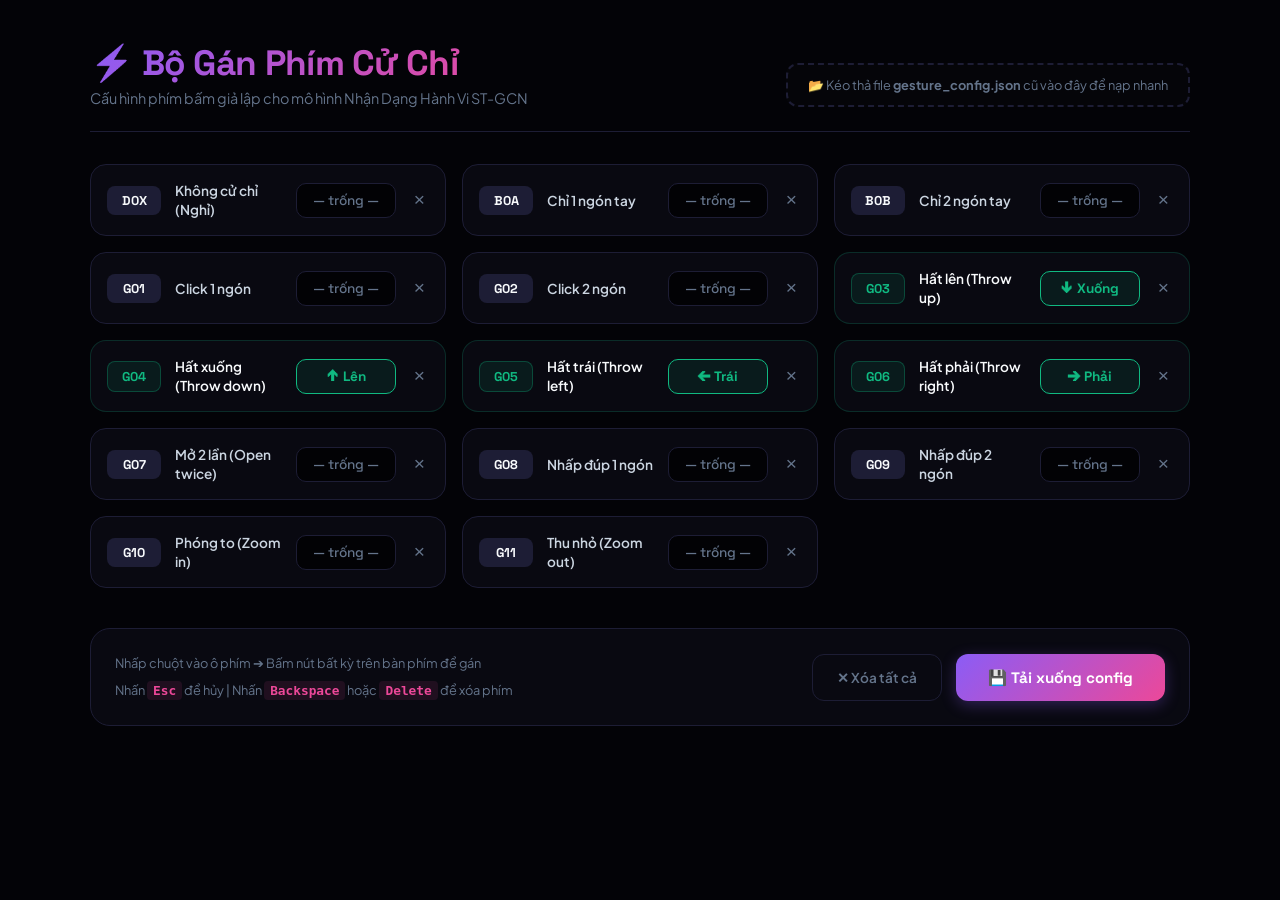
==== Gan_nut/gesture_mapper.html @ 6dcefea5 "Cau tao lai folder" ====
<!DOCTYPE html>
<html lang="vi">
<head>
<meta charset="UTF-8">
<meta name="viewport" content="width=device-width, initial-scale=1.0">
<title>ST-GCN Bộ Gán Phím Cử Chỉ</title>
<style>
  @import url('https://fonts.googleapis.com/css2?family=Plus+Jakarta+Sans:wght@400;600;700;800&family=Space+Grotesk:wght@500;700&display=swap');

  :root {
    --bg: #030307;
    --panel: #090911;
    --panel-hover: #111122;
    --border: #1d1d35;
    --accent: #8b5cf6;
    --accent-gradient: linear-gradient(135deg, #8b5cf6, #ec4899);
    --cyan-gradient: linear-gradient(135deg, #06b6d4, #3b82f6);
    --text: #f8fafc;
    --muted: #64748b;
    --success: #10b981;
    --success-bg: rgba(16, 185, 129, 0.1);
    --danger: #ef4444;
    --danger-bg: rgba(239, 68, 68, 0.1);
  }

  * { box-sizing: border-box; margin: 0; padding: 0; }

  body {
    background: var(--bg);
    color: var(--text);
    font-family: 'Plus Jakarta Sans', sans-serif;
    min-height: 100vh;
    padding: 40px 24px;
    display: flex;
    flex-direction: column;
    align-items: center;
  }

  .container {
    width: 100%;
    max-width: 1100px;
  }

  header {
    margin-bottom: 32px;
    border-bottom: 1px solid var(--border);
    padding-bottom: 24px;
    display: flex;
    justify-content: space-between;
    align-items: flex-end;
    flex-wrap: wrap;
    gap: 16px;
  }

  h1 {
    font-family: 'Space Grotesk', sans-serif;
    font-size: 2.2rem;
    font-weight: 700;
    background: var(--accent-gradient);
    -webkit-background-clip: text;
    -webkit-text-fill-color: transparent;
    letter-spacing: -0.02em;
  }

  .subtitle {
    color: var(--muted);
    font-size: 0.9rem;
    margin-top: 4px;
  }

  .drop-zone {
    border: 2px dashed var(--border);
    padding: 12px 20px;
    border-radius: 12px;
    background: rgba(255,255,255,0.01);
    font-size: 0.8rem;
    color: var(--muted);
    cursor: pointer;
    transition: all 0.2s;
    display: flex;
    align-items: center;
    gap: 8px;
  }
  .drop-zone:hover, .drop-zone.dragover {
    border-color: var(--accent);
    color: var(--text);
    background: rgba(139, 92, 246, 0.05);
  }

  .grid {
    display: grid;
    grid-template-columns: repeat(auto-fill, minmax(340px, 1fr));
    gap: 16px;
    margin-bottom: 40px;
  }

  .row {
    background: var(--panel);
    border: 1px solid var(--border);
    border-radius: 16px;
    padding: 16px;
    display: flex;
    align-items: center;
    gap: 14px;
    transition: all 0.25s cubic-bezier(0.4, 0, 0.2, 1);
    position: relative;
    overflow: hidden;
  }

  .row:hover {
    border-color: rgba(139, 92, 246, 0.4);
    background: var(--panel-hover);
    transform: translateY(-2px);
    box-shadow: 0 10px 20px -10px rgba(0,0,0,0.5);
  }

  .row.active {
    border-color: #ec4899;
    background: rgba(236, 72, 153, 0.03);
    box-shadow: 0 0 20px -5px rgba(236, 72, 153, 0.2);
  }

  .row.has-key-row {
    border-color: rgba(16, 185, 129, 0.2);
  }

  .badge {
    font-family: 'Space Grotesk', sans-serif;
    font-size: 0.8rem;
    font-weight: 700;
    padding: 6px 12px;
    border-radius: 8px;
    background: var(--border);
    color: var(--text);
    min-width: 54px;
    text-align: center;
    transition: all 0.2s;
  }
  .row:hover .badge {
    background: var(--accent);
    color: white;
  }
  .row.active .badge {
    background: #ec4899;
    color: white;
  }
  .row.has-key-row .badge {
    background: var(--success-bg);
    color: var(--success);
    border: 1px solid rgba(16, 185, 129, 0.3);
  }

  .gesture-name {
    font-size: 0.85rem;
    font-weight: 600;
    color: #cbd5e1;
    flex: 1;
    line-height: 1.4;
  }
  .row.has-key-row .gesture-name {
    color: var(--text);
  }

  .key-btn {
    background: #020205;
    border: 1px solid var(--border);
    border-radius: 10px;
    color: var(--muted);
    font-family: 'Space Grotesk', sans-serif;
    font-size: 0.85rem;
    font-weight: 500;
    padding: 8px 14px;
    min-width: 100px;
    text-align: center;
    cursor: pointer;
    transition: all 0.15s;
    white-space: nowrap;
  }

  .key-btn:hover {
    border-color: var(--accent);
    color: var(--text);
  }

  .key-btn.listening {
    background: var(--accent-gradient);
    border-color: transparent;
    color: white;
    font-weight: 700;
    animation: pulse 1.2s infinite;
  }

  .key-btn.has-key {
    border-color: var(--success);
    color: var(--success);
    background: var(--success-bg);
    font-weight: 700;
  }

  .clear-btn {
    background: none;
    border: none;
    color: var(--muted);
    cursor: pointer;
    font-size: 1.2rem;
    padding: 4px;
    transition: all 0.15s;
    display: flex;
    align-items: center;
    justify-content: center;
    border-radius: 6px;
  }

  .clear-btn:hover {
    color: var(--danger);
    background: var(--danger-bg);
  }

  @keyframes pulse {
    0%, 100% { opacity: 1; transform: scale(1); }
    50% { opacity: 0.85; transform: scale(0.97); }
  }

  .footer-actions {
    background: var(--panel);
    border: 1px solid var(--border);
    border-radius: 20px;
    padding: 24px;
    display: flex;
    align-items: center;
    justify-content: space-between;
    flex-wrap: wrap;
    gap: 20px;
  }

  .buttons {
    display: flex;
    gap: 14px;
    align-items: center;
  }

  .btn-save {
    font-family: 'Space Grotesk', sans-serif;
    font-weight: 700;
    font-size: 0.95rem;
    padding: 14px 32px;
    border-radius: 12px;
    border: none;
    background: var(--accent-gradient);
    color: white;
    cursor: pointer;
    transition: all 0.2s;
    box-shadow: 0 4px 15px rgba(139, 92, 246, 0.3);
  }

  .btn-save:hover {
    opacity: 0.95;
    box-shadow: 0 6px 20px rgba(139, 92, 246, 0.4);
    transform: translateY(-1px);
  }
  .btn-save:active { transform: translateY(0); }

  .btn-clear-all {
    font-family: 'Plus Jakarta Sans', sans-serif;
    font-weight: 600;
    font-size: 0.85rem;
    padding: 14px 24px;
    border-radius: 12px;
    border: 1px solid var(--border);
    background: none;
    color: var(--muted);
    cursor: pointer;
    transition: all 0.2s;
  }

  .btn-clear-all:hover {
    border-color: var(--danger);
    color: var(--danger);
    background: var(--danger-bg);
  }

  .status {
    font-size: 0.9rem;
    font-weight: 600;
    color: var(--success);
    display: flex;
    align-items: center;
    gap: 6px;
    opacity: 0;
    transform: translateX(-10px);
    transition: all 0.3s cubic-bezier(0.4, 0, 0.2, 1);
  }

  .status.show {
    opacity: 1;
    transform: translateX(0);
  }

  .info-zone {
    display: flex;
    flex-direction: column;
    gap: 6px;
  }

  .hint {
    font-size: 0.8rem;
    color: var(--muted);
    line-height: 1.6;
  }

  .hint span {
    color: #ec4899;
    font-weight: 600;
    background: rgba(236, 72, 153, 0.1);
    padding: 2px 6px;
    border-radius: 4px;
    font-family: monospace;
  }

  .preview-section {
    margin-top: 24px;
    width: 100%;
    display: none;
  }
  
  .preview-title {
    font-size: 0.8rem;
    color: var(--muted);
    margin-bottom: 8px;
    text-transform: uppercase;
    letter-spacing: 0.05em;
  }

  .saved-box {
    background: #020205;
    border: 1px solid var(--border);
    border-radius: 12px;
    padding: 16px;
    font-family: monospace;
    font-size: 0.8rem;
    color: #a78bfa;
    overflow-x: auto;
    max-height: 200px;
  }
</style>
</head>
<body>

<div class="container">
  <header>
    <div>
      <h1>⚡ Bộ Gán Phím Cử Chỉ</h1>
      <p class="subtitle">Cấu hình phím bấm giả lập cho mô hình Nhận Dạng Hành Vi ST-GCN</p>
    </div>
    
    <div class="drop-zone" id="drop-zone">
      <span>📂 Kéo thả file <b>gesture_config.json</b> cũ vào đây để nạp nhanh</span>
      <input type="file" id="file-input" accept=".json" style="display:none">
    </div>
  </header>

  <div class="grid" id="grid"></div>

  <div class="footer-actions">
    <div class="info-zone">
      <div class="hint">Nhấp chuột vào ô phím ➔ Bấm nút bất kỳ trên bàn phím để gán</div>
      <div class="hint">Nhấn <span>Esc</span> để hủy | Nhấn <span>Backspace</span> hoặc <span>Delete</span> để xóa phím</div>
    </div>
    
    <div class="buttons">
      <span class="status" id="status">🎉 Tải file cấu hình thành công!</span>
      <button class="btn-clear-all" onclick="clearAll()">✕ Xóa tất cả</button>
      <button class="btn-save" onclick="saveConfig()">💾 Tải xuống config</button>
    </div>
  </div>

  <div class="preview-section" id="preview-section">
    <div class="preview-title">Nội dung dữ liệu cấu hình JSON:</div>
    <pre class="saved-box" id="saved-box"></pre>
  </div>
</div>

<script>
const GESTURES = [
  { id: "D0X", name: "Không cử chỉ (Nghỉ)" },
  { id: "B0A", name: "Chỉ 1 ngón tay" },
  { id: "B0B", name: "Chỉ 2 ngón tay" },
  { id: "G01", name: "Click 1 ngón" },
  { id: "G02", name: "Click 2 ngón" },
  { id: "G03", name: "Hất lên (Throw up)" },
  { id: "G04", name: "Hất xuống (Throw down)" },
  { id: "G05", name: "Hất trái (Throw left)" },
  { id: "G06", name: "Hất phải (Throw right)" },
  { id: "G07", name: "Mở 2 lần (Open twice)" },
  { id: "G08", name: "Nhấp đúp 1 ngón" },
  { id: "G09", name: "Nhấp đúp 2 ngón" },
  { id: "G10", name: "Phóng to (Zoom in)" },
  { id: "G11", name: "Thu nhỏ (Zoom out)" },
];

const KEY_MAP = {
  " ": "space", "ArrowLeft": "left", "ArrowRight": "right",
  "ArrowUp": "up", "ArrowDown": "down", "Enter": "enter",
  "Backspace": "backspace", "Delete": "delete", "Escape": "esc",
  "Tab": "tab", "Shift": "shift", "Control": "ctrl", "Alt": "alt",
};

function toPyKey(e) {
  if (KEY_MAP[e.key]) return KEY_MAP[e.key];
  if (e.key.length === 1) return e.key.toLowerCase();
  return e.key.toLowerCase();
}

function displayKey(pyKey) {
  if (!pyKey) return "— trống —";
  const icons = { 
    space: "Phím Cách", left: "🡨 Trái", right: "🡪 Phải", up: "🡩 Lên", down: "🡫 Xuống", 
    enter: "Enter ↵", backspace: "Xóa ⌫", esc: "Esc", tab: "Tab ⇥", ctrl: "Ctrl", alt: "Alt", shift: "Shift"
  };
  return icons[pyKey] || pyKey.toUpperCase();
}

let mapping = {};
let listeningId = null;

GESTURES.forEach(g => { mapping[g.id] = ""; });

function buildUI() {
  const grid = document.getElementById("grid");
  grid.innerHTML = "";
  
  GESTURES.forEach(g => {
    const hasKey = !!mapping[g.id];
    
    const row = document.createElement("div");
    row.className = "row" + (hasKey ? " has-key-row" : "");
    row.id = "row-" + g.id;

    const badge = document.createElement("div");
    badge.className = "badge";
    badge.textContent = g.id;

    const name = document.createElement("div");
    name.className = "gesture-name";
    name.textContent = g.name;

    const btn = document.createElement("button");
    btn.className = "key-btn" + (hasKey ? " has-key" : "");
    btn.id = "btn-" + g.id;
    btn.textContent = displayKey(mapping[g.id]);
    btn.onclick = () => startListening(g.id);

    const clr = document.createElement("button");
    clr.className = "clear-btn";
    clr.title = "Xóa";
    clr.innerHTML = "&times;";
    clr.onclick = (e) => { e.stopPropagation(); clearKey(g.id); };

    row.appendChild(badge);
    row.appendChild(name);
    row.appendChild(btn);
    row.appendChild(clr);
    grid.appendChild(row);
  });
}

function startListening(id) {
  if (listeningId) stopListening();
  listeningId = id;
  const btn = document.getElementById("btn-" + id);
  const row = document.getElementById("row-" + id);
  btn.className = "key-btn listening";
  btn.textContent = "🎧 Đang nhận phím...";
  row.classList.add("active");
}

function stopListening() {
  if (!listeningId) return;
  const id = listeningId;
  listeningId = null;
  const btn = document.getElementById("btn-" + id);
  const row = document.getElementById("row-" + id);
  if(row) row.classList.remove("active");
  
  if(btn) {
    const hasKey = !!mapping[id];
    btn.className = "key-btn" + (hasKey ? " has-key" : "");
    btn.textContent = displayKey(mapping[id]);
    
    const parentRow = btn.closest('.row');
    if(hasKey) parentRow.classList.add('has-key-row');
    else parentRow.classList.remove('has-key-row');
  }
}

function clearKey(id) {
  mapping[id] = "";
  stopListening();
  buildUI();
}

function clearAll() {
  if(confirm("Bạn có chắc chắn muốn xóa toàn bộ phím đã gán không?")) {
    GESTURES.forEach(g => { mapping[g.id] = ""; });
    buildUI();
    document.getElementById("preview-section").style.display = "none";
  }
}

document.addEventListener("keydown", (e) => {
  if (!listeningId) return;
  e.preventDefault();

  if (e.key === "Escape") { 
    stopListening(); 
    return; 
  }
  if (e.key === "Backspace" || e.key === "Delete") {
    mapping[listeningId] = "";
    stopListening();
    return;
  }

  mapping[listeningId] = toPyKey(e);
  stopListening();
});

function saveConfig() {
  const json = JSON.stringify(mapping, null, 2);

  const blob = new Blob([json], { type: "application/json" });
  const url = URL.createObjectURL(blob);
  const a = document.createElement("a");
  a.href = url;
  a.download = "gesture_config.json";
  a.click();
  URL.revokeObjectURL(url);

  document.getElementById("preview-section").style.display = "block";
  const box = document.getElementById("saved-box");
  box.textContent = json;

  const st = document.getElementById("status");
  st.classList.add("show");
  setTimeout(() => st.classList.remove("show"), 3000);
}

const dropZone = document.getElementById('drop-zone');

dropZone.onclick = () => document.getElementById('file-input').click();

document.getElementById('file-input').onchange = function(e) {
  if (e.target.files.length > 0) handleJsonFile(e.target.files[0]);
};

window.addEventListener('dragover', (e) => e.preventDefault());
window.addEventListener('drop', (e) => e.preventDefault());

dropZone.ons=(e) => e.preventDefault();
dropZone.ondragover = () => dropZone.classList.add('dragover');
dropZone.ondragleave = () => dropZone.classList.remove('dragover');
dropZone.ondrop = (e) => {
  e.preventDefault();
  dropZone.classList.remove('dragover');
  if (e.dataTransfer.files.length > 0) handleJsonFile(e.dataTransfer.files[0]);
};

function handleJsonFile(file) {
  if (!file.name.endsWith('.json')) {
    alert('Vui lòng chọn file định dạng cấu hình .json!');
    return;
  }
  const reader = new FileReader();
  reader.onload = function(e) {
    try {
      const data = JSON.parse(e.target.result);
      GESTURES.forEach(g => {
        mapping[g.id] = data[g.id] !== undefined ? data[g.id] : "";
      });
      buildUI();
    } catch(err) {
      alert('File cấu hình JSON bị lỗi cấu trúc dữ liệu!');
    }
  };
  reader.readAsText(file);
}

fetch("gesture_config.json")
  .then(r => r.json())
  .then(data => { 
    GESTURES.forEach(g => { mapping[g.id] = data[g.id] || ""; });
    buildUI(); 
  })
  .catch(() => { buildUI(); });
</script>
</body>
</html>
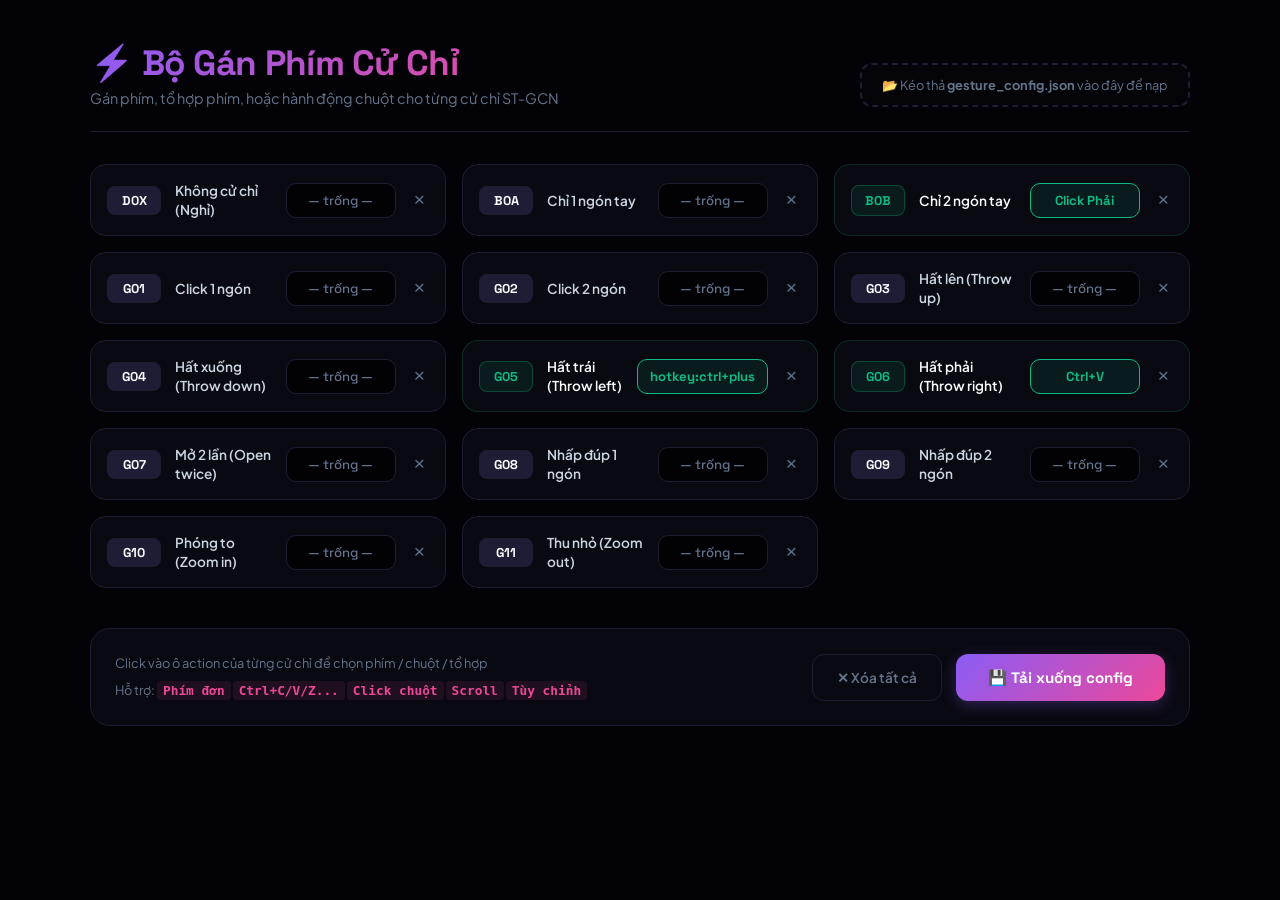
==== commit e852190d: "Thêm tổ hợp phím, click chuột và mở app" ====
--- a/Gan_nut/gesture_mapper.html
+++ b/Gan_nut/gesture_mapper.html
@@ -18,9 +18,9 @@
     --text: #f8fafc;
     --muted: #64748b;
     --success: #10b981;
-    --success-bg: rgba(16, 185, 129, 0.1);
+    --success-bg: rgba(16,185,129,0.1);
     --danger: #ef4444;
-    --danger-bg: rgba(239, 68, 68, 0.1);
+    --danger-bg: rgba(239,68,68,0.1);
   }
 
   * { box-sizing: border-box; margin: 0; padding: 0; }
@@ -36,10 +36,7 @@
     align-items: center;
   }
 
-  .container {
-    width: 100%;
-    max-width: 1100px;
-  }
+  .container { width: 100%; max-width: 1100px; }
 
   header {
     margin-bottom: 32px;
@@ -62,11 +59,7 @@
     letter-spacing: -0.02em;
   }
 
-  .subtitle {
-    color: var(--muted);
-    font-size: 0.9rem;
-    margin-top: 4px;
-  }
+  .subtitle { color: var(--muted); font-size: 0.9rem; margin-top: 4px; }
 
   .drop-zone {
     border: 2px dashed var(--border);
@@ -84,7 +77,7 @@
   .drop-zone:hover, .drop-zone.dragover {
     border-color: var(--accent);
     color: var(--text);
-    background: rgba(139, 92, 246, 0.05);
+    background: rgba(139,92,246,0.05);
   }
 
   .grid {
@@ -102,246 +95,182 @@
     display: flex;
     align-items: center;
     gap: 14px;
-    transition: all 0.25s cubic-bezier(0.4, 0, 0.2, 1);
+    transition: all 0.25s cubic-bezier(0.4,0,0.2,1);
     position: relative;
-    overflow: hidden;
-  }
-
-  .row:hover {
-    border-color: rgba(139, 92, 246, 0.4);
-    background: var(--panel-hover);
-    transform: translateY(-2px);
-    box-shadow: 0 10px 20px -10px rgba(0,0,0,0.5);
-  }
-
-  .row.active {
-    border-color: #ec4899;
-    background: rgba(236, 72, 153, 0.03);
-    box-shadow: 0 0 20px -5px rgba(236, 72, 153, 0.2);
-  }
-
-  .row.has-key-row {
-    border-color: rgba(16, 185, 129, 0.2);
-  }
+  }
+  .row:hover { border-color: rgba(139,92,246,0.4); background: var(--panel-hover); transform: translateY(-2px); box-shadow: 0 10px 20px -10px rgba(0,0,0,0.5); }
+  .row.has-key-row { border-color: rgba(16,185,129,0.2); }
 
   .badge {
     font-family: 'Space Grotesk', sans-serif;
-    font-size: 0.8rem;
-    font-weight: 700;
-    padding: 6px 12px;
-    border-radius: 8px;
-    background: var(--border);
-    color: var(--text);
-    min-width: 54px;
-    text-align: center;
-    transition: all 0.2s;
-  }
-  .row:hover .badge {
-    background: var(--accent);
-    color: white;
-  }
-  .row.active .badge {
-    background: #ec4899;
-    color: white;
-  }
-  .row.has-key-row .badge {
-    background: var(--success-bg);
-    color: var(--success);
-    border: 1px solid rgba(16, 185, 129, 0.3);
-  }
-
-  .gesture-name {
-    font-size: 0.85rem;
-    font-weight: 600;
-    color: #cbd5e1;
-    flex: 1;
-    line-height: 1.4;
-  }
-  .row.has-key-row .gesture-name {
-    color: var(--text);
-  }
-
-  .key-btn {
+    font-size: 0.8rem; font-weight: 700;
+    padding: 6px 12px; border-radius: 8px;
+    background: var(--border); color: var(--text);
+    min-width: 54px; text-align: center; transition: all 0.2s;
+  }
+  .row:hover .badge { background: var(--accent); color: white; }
+  .row.has-key-row .badge { background: var(--success-bg); color: var(--success); border: 1px solid rgba(16,185,129,0.3); }
+
+  .gesture-name { font-size: 0.85rem; font-weight: 600; color: #cbd5e1; flex: 1; line-height: 1.4; }
+  .row.has-key-row .gesture-name { color: var(--text); }
+
+  /* Nút hiển thị action đã gán — click để mở picker */
+  .action-btn {
     background: #020205;
     border: 1px solid var(--border);
     border-radius: 10px;
     color: var(--muted);
     font-family: 'Space Grotesk', sans-serif;
-    font-size: 0.85rem;
-    font-weight: 500;
-    padding: 8px 14px;
-    min-width: 100px;
-    text-align: center;
-    cursor: pointer;
-    transition: all 0.15s;
+    font-size: 0.82rem; font-weight: 500;
+    padding: 8px 12px;
+    min-width: 110px; text-align: center;
+    cursor: pointer; transition: all 0.15s;
     white-space: nowrap;
   }
-
-  .key-btn:hover {
-    border-color: var(--accent);
-    color: var(--text);
-  }
-
-  .key-btn.listening {
+  .action-btn:hover { border-color: var(--accent); color: var(--text); }
+  .action-btn.has-key { border-color: var(--success); color: var(--success); background: var(--success-bg); font-weight: 700; }
+
+  .clear-btn {
+    background: none; border: none; color: var(--muted);
+    cursor: pointer; font-size: 1.2rem; padding: 4px;
+    transition: all 0.15s; display: flex; align-items: center;
+    justify-content: center; border-radius: 6px;
+  }
+  .clear-btn:hover { color: var(--danger); background: var(--danger-bg); }
+
+  /* ── PICKER MODAL ─────────────────────────────────────── */
+  .modal-overlay {
+    display: none;
+    position: fixed; inset: 0;
+    background: rgba(0,0,0,0.7);
+    z-index: 1000;
+    align-items: center; justify-content: center;
+  }
+  .modal-overlay.open { display: flex; }
+
+  .modal {
+    background: #0c0c18;
+    border: 1px solid #2a2a45;
+    border-radius: 20px;
+    width: 700px; max-width: 96vw;
+    max-height: 88vh;
+    overflow-y: auto;
+    padding: 28px;
+    box-shadow: 0 30px 60px rgba(0,0,0,0.7);
+  }
+
+  .modal-header {
+    display: flex; justify-content: space-between; align-items: center;
+    margin-bottom: 20px; padding-bottom: 16px;
+    border-bottom: 1px solid var(--border);
+  }
+  .modal-title {
+    font-family: 'Space Grotesk', sans-serif;
+    font-size: 1.1rem; font-weight: 700;
     background: var(--accent-gradient);
-    border-color: transparent;
-    color: white;
-    font-weight: 700;
-    animation: pulse 1.2s infinite;
-  }
-
-  .key-btn.has-key {
-    border-color: var(--success);
-    color: var(--success);
-    background: var(--success-bg);
-    font-weight: 700;
-  }
-
-  .clear-btn {
-    background: none;
-    border: none;
-    color: var(--muted);
-    cursor: pointer;
-    font-size: 1.2rem;
-    padding: 4px;
-    transition: all 0.15s;
-    display: flex;
-    align-items: center;
-    justify-content: center;
-    border-radius: 6px;
-  }
-
-  .clear-btn:hover {
-    color: var(--danger);
-    background: var(--danger-bg);
-  }
-
-  @keyframes pulse {
-    0%, 100% { opacity: 1; transform: scale(1); }
-    50% { opacity: 0.85; transform: scale(0.97); }
-  }
-
+    -webkit-background-clip: text; -webkit-text-fill-color: transparent;
+  }
+  .modal-close {
+    background: none; border: none; color: var(--muted);
+    font-size: 1.4rem; cursor: pointer; padding: 4px 8px;
+    border-radius: 8px; transition: all 0.15s;
+  }
+  .modal-close:hover { color: var(--danger); background: var(--danger-bg); }
+
+  /* Tab nhóm */
+  .tabs { display: flex; gap: 8px; flex-wrap: wrap; margin-bottom: 20px; }
+  .tab {
+    padding: 7px 16px; border-radius: 8px;
+    border: 1px solid var(--border);
+    background: none; color: var(--muted);
+    font-family: 'Plus Jakarta Sans', sans-serif;
+    font-size: 0.8rem; font-weight: 600;
+    cursor: pointer; transition: all 0.15s;
+  }
+  .tab:hover { border-color: var(--accent); color: var(--text); }
+  .tab.active { background: var(--accent); border-color: var(--accent); color: white; }
+
+  /* Lưới nút action */
+  .action-grid {
+    display: grid;
+    grid-template-columns: repeat(auto-fill, minmax(120px, 1fr));
+    gap: 8px;
+  }
+  .action-opt {
+    padding: 10px 8px; border-radius: 10px;
+    border: 1px solid var(--border);
+    background: #0a0a18; color: var(--text);
+    font-family: 'Space Grotesk', sans-serif;
+    font-size: 0.8rem; font-weight: 600;
+    cursor: pointer; transition: all 0.15s;
+    text-align: center; line-height: 1.3;
+  }
+  .action-opt:hover { border-color: var(--accent); background: rgba(139,92,246,0.1); transform: translateY(-1px); }
+  .action-opt.mouse-opt { border-color: rgba(6,182,212,0.3); }
+  .action-opt.mouse-opt:hover { border-color: #06b6d4; background: rgba(6,182,212,0.1); }
+  .action-opt.hotkey-opt { border-color: rgba(236,72,153,0.3); }
+  .action-opt.hotkey-opt:hover { border-color: #ec4899; background: rgba(236,72,153,0.1); }
+  .action-opt.clear-opt { border-color: rgba(239,68,68,0.3); color: var(--danger); }
+  .action-opt.clear-opt:hover { border-color: var(--danger); background: var(--danger-bg); }
+
+  /* Ô nhập tùy chỉnh */
+  .custom-zone {
+    margin-top: 20px; padding-top: 16px;
+    border-top: 1px solid var(--border);
+    display: flex; gap: 10px; align-items: center; flex-wrap: wrap;
+  }
+  .custom-zone label { font-size: 0.82rem; color: var(--muted); white-space: nowrap; }
+  .custom-input {
+    flex: 1; min-width: 180px;
+    background: #020205; border: 1px solid var(--border);
+    border-radius: 8px; color: var(--text);
+    font-family: monospace; font-size: 0.85rem;
+    padding: 8px 12px; outline: none;
+    transition: border-color 0.15s;
+  }
+  .custom-input:focus { border-color: var(--accent); }
+  .custom-input::placeholder { color: var(--muted); }
+  .btn-apply {
+    padding: 9px 20px; border-radius: 8px; border: none;
+    background: var(--accent-gradient); color: white;
+    font-family: 'Space Grotesk', sans-serif; font-size: 0.85rem; font-weight: 700;
+    cursor: pointer; transition: opacity 0.15s;
+  }
+  .btn-apply:hover { opacity: 0.9; }
+
+  /* footer */
   .footer-actions {
-    background: var(--panel);
-    border: 1px solid var(--border);
-    border-radius: 20px;
-    padding: 24px;
-    display: flex;
-    align-items: center;
-    justify-content: space-between;
-    flex-wrap: wrap;
-    gap: 20px;
-  }
-
-  .buttons {
-    display: flex;
-    gap: 14px;
-    align-items: center;
-  }
-
+    background: var(--panel); border: 1px solid var(--border);
+    border-radius: 20px; padding: 24px;
+    display: flex; align-items: center; justify-content: space-between;
+    flex-wrap: wrap; gap: 20px;
+  }
+  .buttons { display: flex; gap: 14px; align-items: center; }
   .btn-save {
-    font-family: 'Space Grotesk', sans-serif;
-    font-weight: 700;
-    font-size: 0.95rem;
-    padding: 14px 32px;
-    border-radius: 12px;
-    border: none;
-    background: var(--accent-gradient);
-    color: white;
-    cursor: pointer;
-    transition: all 0.2s;
-    box-shadow: 0 4px 15px rgba(139, 92, 246, 0.3);
-  }
-
-  .btn-save:hover {
-    opacity: 0.95;
-    box-shadow: 0 6px 20px rgba(139, 92, 246, 0.4);
-    transform: translateY(-1px);
-  }
-  .btn-save:active { transform: translateY(0); }
-
+    font-family: 'Space Grotesk', sans-serif; font-weight: 700; font-size: 0.95rem;
+    padding: 14px 32px; border-radius: 12px; border: none;
+    background: var(--accent-gradient); color: white; cursor: pointer;
+    transition: all 0.2s; box-shadow: 0 4px 15px rgba(139,92,246,0.3);
+  }
+  .btn-save:hover { opacity: 0.95; transform: translateY(-1px); }
   .btn-clear-all {
-    font-family: 'Plus Jakarta Sans', sans-serif;
-    font-weight: 600;
-    font-size: 0.85rem;
-    padding: 14px 24px;
-    border-radius: 12px;
-    border: 1px solid var(--border);
-    background: none;
-    color: var(--muted);
-    cursor: pointer;
-    transition: all 0.2s;
-  }
-
-  .btn-clear-all:hover {
-    border-color: var(--danger);
-    color: var(--danger);
-    background: var(--danger-bg);
-  }
-
+    font-family: 'Plus Jakarta Sans', sans-serif; font-weight: 600; font-size: 0.85rem;
+    padding: 14px 24px; border-radius: 12px; border: 1px solid var(--border);
+    background: none; color: var(--muted); cursor: pointer; transition: all 0.2s;
+  }
+  .btn-clear-all:hover { border-color: var(--danger); color: var(--danger); background: var(--danger-bg); }
   .status {
-    font-size: 0.9rem;
-    font-weight: 600;
-    color: var(--success);
-    display: flex;
-    align-items: center;
-    gap: 6px;
-    opacity: 0;
-    transform: translateX(-10px);
-    transition: all 0.3s cubic-bezier(0.4, 0, 0.2, 1);
-  }
-
-  .status.show {
-    opacity: 1;
-    transform: translateX(0);
-  }
-
-  .info-zone {
-    display: flex;
-    flex-direction: column;
-    gap: 6px;
-  }
-
-  .hint {
-    font-size: 0.8rem;
-    color: var(--muted);
-    line-height: 1.6;
-  }
-
-  .hint span {
-    color: #ec4899;
-    font-weight: 600;
-    background: rgba(236, 72, 153, 0.1);
-    padding: 2px 6px;
-    border-radius: 4px;
-    font-family: monospace;
-  }
-
-  .preview-section {
-    margin-top: 24px;
-    width: 100%;
-    display: none;
-  }
-  
-  .preview-title {
-    font-size: 0.8rem;
-    color: var(--muted);
-    margin-bottom: 8px;
-    text-transform: uppercase;
-    letter-spacing: 0.05em;
-  }
-
-  .saved-box {
-    background: #020205;
-    border: 1px solid var(--border);
-    border-radius: 12px;
-    padding: 16px;
-    font-family: monospace;
-    font-size: 0.8rem;
-    color: #a78bfa;
-    overflow-x: auto;
-    max-height: 200px;
-  }
+    font-size: 0.9rem; font-weight: 600; color: var(--success);
+    display: flex; align-items: center; gap: 6px;
+    opacity: 0; transform: translateX(-10px);
+    transition: all 0.3s cubic-bezier(0.4,0,0.2,1);
+  }
+  .status.show { opacity: 1; transform: translateX(0); }
+  .hint { font-size: 0.8rem; color: var(--muted); line-height: 1.6; }
+  .hint span { color: #ec4899; font-weight: 600; background: rgba(236,72,153,0.1); padding: 2px 6px; border-radius: 4px; font-family: monospace; }
+  .preview-section { margin-top: 24px; width: 100%; display: none; }
+  .preview-title { font-size: 0.8rem; color: var(--muted); margin-bottom: 8px; text-transform: uppercase; letter-spacing: 0.05em; }
+  .saved-box { background: #020205; border: 1px solid var(--border); border-radius: 12px; padding: 16px; font-family: monospace; font-size: 0.8rem; color: #a78bfa; overflow-x: auto; max-height: 200px; }
 </style>
 </head>
 <body>
@@ -350,11 +279,10 @@
   <header>
     <div>
       <h1>⚡ Bộ Gán Phím Cử Chỉ</h1>
-      <p class="subtitle">Cấu hình phím bấm giả lập cho mô hình Nhận Dạng Hành Vi ST-GCN</p>
+      <p class="subtitle">Gán phím, tổ hợp phím, hoặc hành động chuột cho từng cử chỉ ST-GCN</p>
     </div>
-    
     <div class="drop-zone" id="drop-zone">
-      <span>📂 Kéo thả file <b>gesture_config.json</b> cũ vào đây để nạp nhanh</span>
+      <span>📂 Kéo thả <b>gesture_config.json</b> vào đây để nạp</span>
       <input type="file" id="file-input" accept=".json" style="display:none">
     </div>
   </header>
@@ -362,79 +290,151 @@
   <div class="grid" id="grid"></div>
 
   <div class="footer-actions">
-    <div class="info-zone">
-      <div class="hint">Nhấp chuột vào ô phím ➔ Bấm nút bất kỳ trên bàn phím để gán</div>
-      <div class="hint">Nhấn <span>Esc</span> để hủy | Nhấn <span>Backspace</span> hoặc <span>Delete</span> để xóa phím</div>
+    <div style="display:flex;flex-direction:column;gap:6px;">
+      <div class="hint">Click vào ô action của từng cử chỉ để chọn phím / chuột / tổ hợp</div>
+      <div class="hint">Hỗ trợ: <span>Phím đơn</span> <span>Ctrl+C/V/Z...</span> <span>Click chuột</span> <span>Scroll</span> <span>Tùy chỉnh</span></div>
     </div>
-    
     <div class="buttons">
-      <span class="status" id="status">🎉 Tải file cấu hình thành công!</span>
+      <span class="status" id="status">✅ Đã lưu thành công!</span>
       <button class="btn-clear-all" onclick="clearAll()">✕ Xóa tất cả</button>
       <button class="btn-save" onclick="saveConfig()">💾 Tải xuống config</button>
     </div>
   </div>
 
   <div class="preview-section" id="preview-section">
-    <div class="preview-title">Nội dung dữ liệu cấu hình JSON:</div>
+    <div class="preview-title">Nội dung JSON:</div>
     <pre class="saved-box" id="saved-box"></pre>
   </div>
 </div>
 
+<!-- ── PICKER MODAL ─────────────────────────────────── -->
+<div class="modal-overlay" id="modal">
+  <div class="modal">
+    <div class="modal-header">
+      <div class="modal-title" id="modal-title">Chọn action cho G01</div>
+      <button class="modal-close" onclick="closeModal()">✕</button>
+    </div>
+
+    <div class="tabs" id="tabs"></div>
+    <div class="action-grid" id="action-grid"></div>
+
+    <div class="custom-zone">
+      <label>✏️ Tùy chỉnh:</label>
+      <input class="custom-input" id="custom-input"
+             placeholder="vd: hotkey:ctrl+shift+t  hoặc  run:notepad.exe">
+      <button class="btn-apply" onclick="applyCustom()">Áp dụng</button>
+    </div>
+  </div>
+</div>
+
 <script>
 const GESTURES = [
-  { id: "D0X", name: "Không cử chỉ (Nghỉ)" },
-  { id: "B0A", name: "Chỉ 1 ngón tay" },
-  { id: "B0B", name: "Chỉ 2 ngón tay" },
-  { id: "G01", name: "Click 1 ngón" },
-  { id: "G02", name: "Click 2 ngón" },
-  { id: "G03", name: "Hất lên (Throw up)" },
-  { id: "G04", name: "Hất xuống (Throw down)" },
-  { id: "G05", name: "Hất trái (Throw left)" },
-  { id: "G06", name: "Hất phải (Throw right)" },
-  { id: "G07", name: "Mở 2 lần (Open twice)" },
-  { id: "G08", name: "Nhấp đúp 1 ngón" },
-  { id: "G09", name: "Nhấp đúp 2 ngón" },
-  { id: "G10", name: "Phóng to (Zoom in)" },
-  { id: "G11", name: "Thu nhỏ (Zoom out)" },
+  { id:"D0X", name:"Không cử chỉ (Nghỉ)" },
+  { id:"B0A", name:"Chỉ 1 ngón tay" },
+  { id:"B0B", name:"Chỉ 2 ngón tay" },
+  { id:"G01", name:"Click 1 ngón" },
+  { id:"G02", name:"Click 2 ngón" },
+  { id:"G03", name:"Hất lên (Throw up)" },
+  { id:"G04", name:"Hất xuống (Throw down)" },
+  { id:"G05", name:"Hất trái (Throw left)" },
+  { id:"G06", name:"Hất phải (Throw right)" },
+  { id:"G07", name:"Mở 2 lần (Open twice)" },
+  { id:"G08", name:"Nhấp đúp 1 ngón" },
+  { id:"G09", name:"Nhấp đúp 2 ngón" },
+  { id:"G10", name:"Phóng to (Zoom in)" },
+  { id:"G11", name:"Thu nhỏ (Zoom out)" },
 ];
 
-const KEY_MAP = {
-  " ": "space", "ArrowLeft": "left", "ArrowRight": "right",
-  "ArrowUp": "up", "ArrowDown": "down", "Enter": "enter",
-  "Backspace": "backspace", "Delete": "delete", "Escape": "esc",
-  "Tab": "tab", "Shift": "shift", "Control": "ctrl", "Alt": "alt",
+// ── Nhóm action ──────────────────────────────────────────────────────────
+const ACTION_GROUPS = {
+  "🖱️ Chuột": [
+    { val:"mouse:left",        label:"Click Trái",      cls:"mouse-opt" },
+    { val:"mouse:right",       label:"Click Phải",      cls:"mouse-opt" },
+    { val:"mouse:middle",      label:"Click Giữa",      cls:"mouse-opt" },
+    { val:"mouse:double",      label:"Double Click",    cls:"mouse-opt" },
+    { val:"mouse:scroll_up",   label:"Scroll Lên ↑",   cls:"mouse-opt" },
+    { val:"mouse:scroll_down", label:"Scroll Xuống ↓", cls:"mouse-opt" },
+  ],
+  "⌨️ Phím thường": [
+    { val:"space",     label:"Space" },
+    { val:"enter",     label:"Enter ↵" },
+    { val:"tab",       label:"Tab ⇥" },
+    { val:"esc",       label:"Esc" },
+    { val:"backspace", label:"Backspace ⌫" },
+    { val:"delete",    label:"Delete" },
+    { val:"left",      label:"← Trái" },
+    { val:"right",     label:"→ Phải" },
+    { val:"up",        label:"↑ Lên" },
+    { val:"down",      label:"↓ Xuống" },
+    { val:"pageup",    label:"Page Up" },
+    { val:"pagedown",  label:"Page Down" },
+    { val:"home",      label:"Home" },
+    { val:"end",       label:"End" },
+  ],
+  "🔡 Chữ / Số": [
+    ...Array.from("abcdefghijklmnopqrstuvwxyz").map(c=>({val:c,label:c.toUpperCase()})),
+    ...Array.from("0123456789").map(c=>({val:c,label:c})),
+  ],
+  "🎮 F-Keys & Game": [
+    { val:"f1",    label:"F1" },{ val:"f2",  label:"F2" },
+    { val:"f3",    label:"F3" },{ val:"f4",  label:"F4" },
+    { val:"f5",    label:"F5" },{ val:"f6",  label:"F6" },
+    { val:"f7",    label:"F7" },{ val:"f8",  label:"F8" },
+    { val:"f9",    label:"F9" },{ val:"f10", label:"F10" },
+    { val:"f11",   label:"F11"},{ val:"f12", label:"F12"},
+    { val:"shift", label:"Shift" },
+    { val:"ctrl",  label:"Ctrl" },
+    { val:"alt",   label:"Alt" },
+  ],
+  "🎛️ Tổ hợp phím": [
+    { val:"hotkey:ctrl+c",         label:"Ctrl+C",          cls:"hotkey-opt" },
+    { val:"hotkey:ctrl+v",         label:"Ctrl+V",          cls:"hotkey-opt" },
+    { val:"hotkey:ctrl+z",         label:"Ctrl+Z",          cls:"hotkey-opt" },
+    { val:"hotkey:ctrl+y",         label:"Ctrl+Y",          cls:"hotkey-opt" },
+    { val:"hotkey:ctrl+x",         label:"Ctrl+X",          cls:"hotkey-opt" },
+    { val:"hotkey:ctrl+a",         label:"Ctrl+A",          cls:"hotkey-opt" },
+    { val:"hotkey:ctrl+s",         label:"Ctrl+S",          cls:"hotkey-opt" },
+    { val:"hotkey:ctrl+w",         label:"Ctrl+W",          cls:"hotkey-opt" },
+    { val:"hotkey:ctrl+t",         label:"Ctrl+T",          cls:"hotkey-opt" },
+    { val:"hotkey:ctrl+shift+t",   label:"Ctrl+Shift+T",    cls:"hotkey-opt" },
+    { val:"hotkey:alt+f4",         label:"Alt+F4",          cls:"hotkey-opt" },
+    { val:"hotkey:alt+tab",        label:"Alt+Tab",         cls:"hotkey-opt" },
+    { val:"hotkey:win+d",          label:"Win+D",           cls:"hotkey-opt" },
+    { val:"hotkey:ctrl+shift+esc", label:"Ctrl+Shift+Esc",  cls:"hotkey-opt" },
+    { val:"hotkey:ctrl+=", label:"Ctrl+ (Zoom +)", cls:"hotkey-opt" },
+    { val:"hotkey:ctrl+-", label:"Ctrl- (Zoom -)", cls:"hotkey-opt" },
+  ],
+  "❌ Xóa gán": [
+    { val:"__clear__", label:"— Xóa action —", cls:"clear-opt" },
+  ],
 };
 
-function toPyKey(e) {
-  if (KEY_MAP[e.key]) return KEY_MAP[e.key];
-  if (e.key.length === 1) return e.key.toLowerCase();
-  return e.key.toLowerCase();
-}
-
-function displayKey(pyKey) {
-  if (!pyKey) return "— trống —";
-  const icons = { 
-    space: "Phím Cách", left: "🡨 Trái", right: "🡪 Phải", up: "🡩 Lên", down: "🡫 Xuống", 
-    enter: "Enter ↵", backspace: "Xóa ⌫", esc: "Esc", tab: "Tab ⇥", ctrl: "Ctrl", alt: "Alt", shift: "Shift"
-  };
-  return icons[pyKey] || pyKey.toUpperCase();
+// ── Hiển thị tên đẹp cho value ───────────────────────────────────────────
+function actionLabel(val) {
+  if (!val) return "— trống —";
+  for (const items of Object.values(ACTION_GROUPS)) {
+    const found = items.find(x => x.val === val);
+    if (found) return found.label;
+  }
+  return val;
 }
 
 let mapping = {};
-let listeningId = null;
+let currentGid = null;
+let activeTab  = Object.keys(ACTION_GROUPS)[0];
 
 GESTURES.forEach(g => { mapping[g.id] = ""; });
 
+// ── Build danh sách gesture ───────────────────────────────────────────────
 function buildUI() {
   const grid = document.getElementById("grid");
   grid.innerHTML = "";
-  
+
   GESTURES.forEach(g => {
     const hasKey = !!mapping[g.id];
-    
+
     const row = document.createElement("div");
     row.className = "row" + (hasKey ? " has-key-row" : "");
-    row.id = "row-" + g.id;
 
     const badge = document.createElement("div");
     badge.className = "badge";
@@ -445,16 +445,15 @@
     name.textContent = g.name;
 
     const btn = document.createElement("button");
-    btn.className = "key-btn" + (hasKey ? " has-key" : "");
-    btn.id = "btn-" + g.id;
-    btn.textContent = displayKey(mapping[g.id]);
-    btn.onclick = () => startListening(g.id);
+    btn.className = "action-btn" + (hasKey ? " has-key" : "");
+    btn.textContent = actionLabel(mapping[g.id]);
+    btn.onclick = () => openModal(g.id);
 
     const clr = document.createElement("button");
     clr.className = "clear-btn";
     clr.title = "Xóa";
     clr.innerHTML = "&times;";
-    clr.onclick = (e) => { e.stopPropagation(); clearKey(g.id); };
+    clr.onclick = (e) => { e.stopPropagation(); mapping[g.id]=""; buildUI(); };
 
     row.appendChild(badge);
     row.appendChild(name);
@@ -464,134 +463,129 @@
   });
 }
 
-function startListening(id) {
-  if (listeningId) stopListening();
-  listeningId = id;
-  const btn = document.getElementById("btn-" + id);
-  const row = document.getElementById("row-" + id);
-  btn.className = "key-btn listening";
-  btn.textContent = "🎧 Đang nhận phím...";
-  row.classList.add("active");
-}
-
-function stopListening() {
-  if (!listeningId) return;
-  const id = listeningId;
-  listeningId = null;
-  const btn = document.getElementById("btn-" + id);
-  const row = document.getElementById("row-" + id);
-  if(row) row.classList.remove("active");
-  
-  if(btn) {
-    const hasKey = !!mapping[id];
-    btn.className = "key-btn" + (hasKey ? " has-key" : "");
-    btn.textContent = displayKey(mapping[id]);
-    
-    const parentRow = btn.closest('.row');
-    if(hasKey) parentRow.classList.add('has-key-row');
-    else parentRow.classList.remove('has-key-row');
-  }
-}
-
-function clearKey(id) {
-  mapping[id] = "";
-  stopListening();
+// ── Modal picker ─────────────────────────────────────────────────────────
+function openModal(gid) {
+  currentGid = gid;
+  const g = GESTURES.find(x => x.id === gid);
+  document.getElementById("modal-title").textContent = `Chọn action cho  ${gid}  —  ${g.name}`;
+  document.getElementById("custom-input").value = "";
+  renderTabs();
+  renderActions();
+  document.getElementById("modal").classList.add("open");
+}
+
+function closeModal() {
+  document.getElementById("modal").classList.remove("open");
+  currentGid = null;
+}
+
+// Click ngoài modal → đóng
+document.getElementById("modal").addEventListener("click", function(e) {
+  if (e.target === this) closeModal();
+});
+
+function renderTabs() {
+  const tabs = document.getElementById("tabs");
+  tabs.innerHTML = "";
+  Object.keys(ACTION_GROUPS).forEach(name => {
+    const t = document.createElement("button");
+    t.className = "tab" + (name === activeTab ? " active" : "");
+    t.textContent = name;
+    t.onclick = () => { activeTab = name; renderTabs(); renderActions(); };
+    tabs.appendChild(t);
+  });
+}
+
+function renderActions() {
+  const grid = document.getElementById("action-grid");
+  grid.innerHTML = "";
+  const items = ACTION_GROUPS[activeTab] || [];
+  items.forEach(item => {
+    const btn = document.createElement("button");
+    btn.className = "action-opt " + (item.cls || "");
+    btn.textContent = item.label;
+    btn.onclick = () => selectAction(item.val);
+    grid.appendChild(btn);
+  });
+}
+
+function selectAction(val) {
+  if (!currentGid) return;
+  if (val === "__clear__") {
+    mapping[currentGid] = "";
+  } else {
+    mapping[currentGid] = val;
+  }
+  closeModal();
   buildUI();
 }
 
+function applyCustom() {
+  const v = document.getElementById("custom-input").value.trim();
+  if (!v) return;
+  if (!currentGid) return;
+  mapping[currentGid] = v;
+  closeModal();
+  buildUI();
+}
+
+// ── Lưu / Load ───────────────────────────────────────────────────────────
 function clearAll() {
-  if(confirm("Bạn có chắc chắn muốn xóa toàn bộ phím đã gán không?")) {
+  if (confirm("Xóa toàn bộ action đã gán?")) {
     GESTURES.forEach(g => { mapping[g.id] = ""; });
     buildUI();
     document.getElementById("preview-section").style.display = "none";
   }
 }
 
-document.addEventListener("keydown", (e) => {
-  if (!listeningId) return;
-  e.preventDefault();
-
-  if (e.key === "Escape") { 
-    stopListening(); 
-    return; 
-  }
-  if (e.key === "Backspace" || e.key === "Delete") {
-    mapping[listeningId] = "";
-    stopListening();
-    return;
-  }
-
-  mapping[listeningId] = toPyKey(e);
-  stopListening();
-});
-
 function saveConfig() {
   const json = JSON.stringify(mapping, null, 2);
-
   const blob = new Blob([json], { type: "application/json" });
-  const url = URL.createObjectURL(blob);
-  const a = document.createElement("a");
-  a.href = url;
-  a.download = "gesture_config.json";
-  a.click();
+  const url  = URL.createObjectURL(blob);
+  const a    = document.createElement("a");
+  a.href = url; a.download = "gesture_config.json"; a.click();
   URL.revokeObjectURL(url);
 
   document.getElementById("preview-section").style.display = "block";
-  const box = document.getElementById("saved-box");
-  box.textContent = json;
+  document.getElementById("saved-box").textContent = json;
 
   const st = document.getElementById("status");
   st.classList.add("show");
   setTimeout(() => st.classList.remove("show"), 3000);
 }
 
-const dropZone = document.getElementById('drop-zone');
-
-dropZone.onclick = () => document.getElementById('file-input').click();
-
-document.getElementById('file-input').onchange = function(e) {
+// ── Drag & drop JSON ─────────────────────────────────────────────────────
+const dropZone = document.getElementById("drop-zone");
+dropZone.onclick = () => document.getElementById("file-input").click();
+document.getElementById("file-input").onchange = e => {
   if (e.target.files.length > 0) handleJsonFile(e.target.files[0]);
 };
-
-window.addEventListener('dragover', (e) => e.preventDefault());
-window.addEventListener('drop', (e) => e.preventDefault());
-
-dropZone.ons=(e) => e.preventDefault();
-dropZone.ondragover = () => dropZone.classList.add('dragover');
-dropZone.ondragleave = () => dropZone.classList.remove('dragover');
-dropZone.ondrop = (e) => {
-  e.preventDefault();
-  dropZone.classList.remove('dragover');
+window.addEventListener("dragover", e => e.preventDefault());
+window.addEventListener("drop",     e => e.preventDefault());
+dropZone.ondragover = () => dropZone.classList.add("dragover");
+dropZone.ondragleave = () => dropZone.classList.remove("dragover");
+dropZone.ondrop = e => {
+  e.preventDefault(); dropZone.classList.remove("dragover");
   if (e.dataTransfer.files.length > 0) handleJsonFile(e.dataTransfer.files[0]);
 };
 
 function handleJsonFile(file) {
-  if (!file.name.endsWith('.json')) {
-    alert('Vui lòng chọn file định dạng cấu hình .json!');
-    return;
-  }
+  if (!file.name.endsWith(".json")) { alert("Vui lòng chọn file .json!"); return; }
   const reader = new FileReader();
-  reader.onload = function(e) {
+  reader.onload = e => {
     try {
       const data = JSON.parse(e.target.result);
-      GESTURES.forEach(g => {
-        mapping[g.id] = data[g.id] !== undefined ? data[g.id] : "";
-      });
+      GESTURES.forEach(g => { mapping[g.id] = data[g.id] !== undefined ? data[g.id] : ""; });
       buildUI();
-    } catch(err) {
-      alert('File cấu hình JSON bị lỗi cấu trúc dữ liệu!');
-    }
+    } catch { alert("File JSON bị lỗi!"); }
   };
   reader.readAsText(file);
 }
 
 fetch("gesture_config.json")
   .then(r => r.json())
-  .then(data => { 
-    GESTURES.forEach(g => { mapping[g.id] = data[g.id] || ""; });
-    buildUI(); 
-  })
-  .catch(() => { buildUI(); });
+  .then(data => { GESTURES.forEach(g => { mapping[g.id] = data[g.id] || ""; }); buildUI(); })
+  .catch(() => buildUI());
 </script>
 </body>
-</html>+</html>
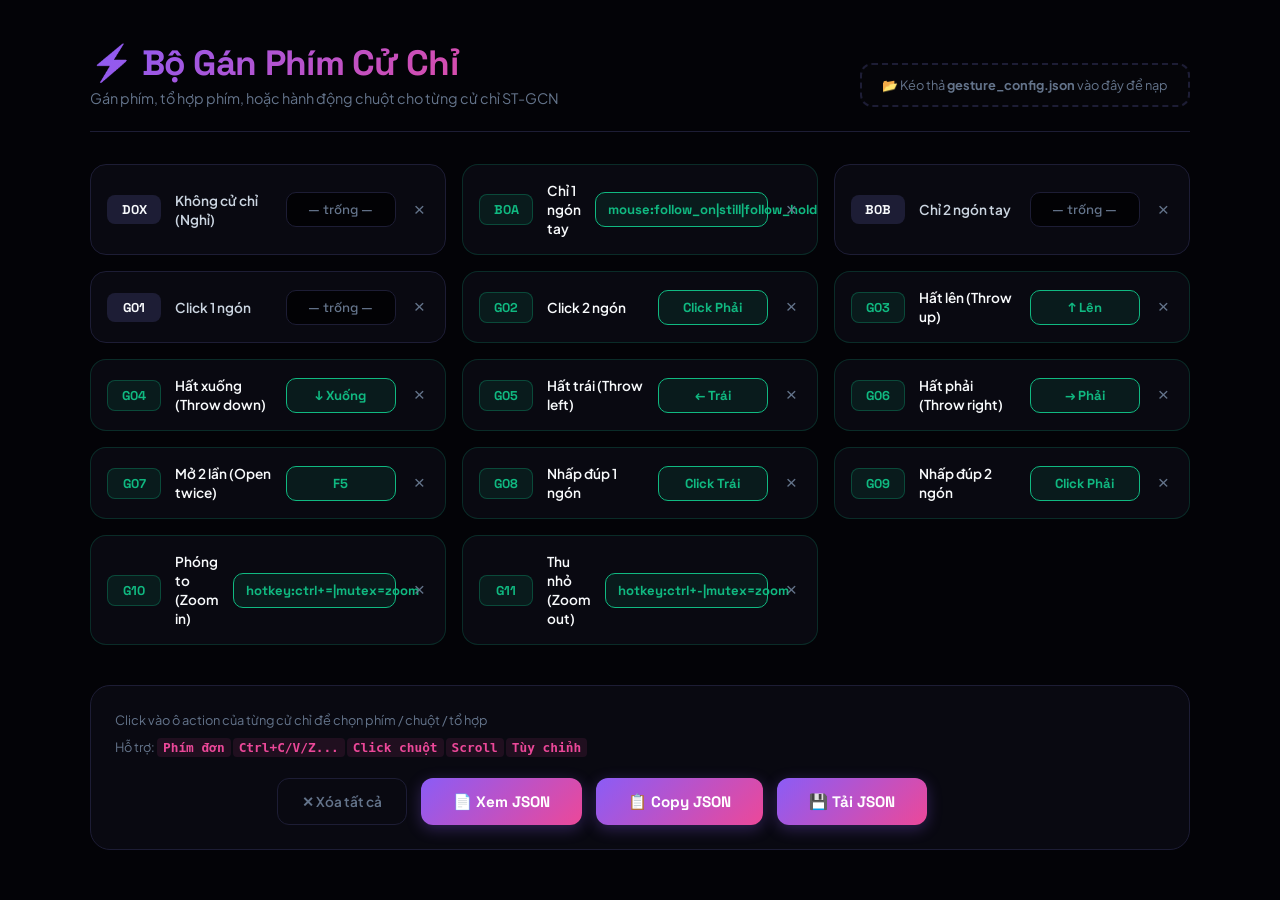
==== commit 6790fc20: "Gan con chuot" ====
--- a/Gan_nut/gesture_mapper.html
+++ b/Gan_nut/gesture_mapper.html
@@ -295,9 +295,11 @@
       <div class="hint">Hỗ trợ: <span>Phím đơn</span> <span>Ctrl+C/V/Z...</span> <span>Click chuột</span> <span>Scroll</span> <span>Tùy chỉnh</span></div>
     </div>
     <div class="buttons">
-      <span class="status" id="status">✅ Đã lưu thành công!</span>
-      <button class="btn-clear-all" onclick="clearAll()">✕ Xóa tất cả</button>
-      <button class="btn-save" onclick="saveConfig()">💾 Tải xuống config</button>
+        <span class="status" id="status">✅ Đã lưu thành công!</span>
+        <button class="btn-clear-all" onclick="clearAll()">✕ Xóa tất cả</button>
+        <button class="btn-save" onclick="previewConfig()">📄 Xem JSON</button>
+        <button class="btn-save" onclick="copyConfig()">📋 Copy JSON</button>
+        <button class="btn-save" onclick="downloadConfig()">💾 Tải JSON</button>
     </div>
   </div>
 
@@ -322,7 +324,17 @@
       <label>✏️ Tùy chỉnh:</label>
       <input class="custom-input" id="custom-input"
              placeholder="vd: hotkey:ctrl+shift+t  hoặc  run:notepad.exe">
-      <button class="btn-apply" onclick="applyCustom()">Áp dụng</button>
+      <div style="display:flex;gap:8px;align-items:center;margin-left:8px">
+        <label style="font-size:0.8rem;color:#9ca3af">Stable</label>
+        <input id="opt-stable" type="number" min="0" placeholder="3" style="width:66px;padding:6px;border-radius:6px;background:#020205;border:1px solid #1d1d35;color:#a78bfa">
+        <label style="font-size:0.8rem;color:#9ca3af">Still</label>
+        <input id="opt-still" type="checkbox">
+        <label style="font-size:0.8rem;color:#9ca3af">Mutex</label>
+        <input id="opt-mutex" type="text" placeholder="group name" style="width:120px;padding:6px;border-radius:6px;background:#020205;border:1px solid #1d1d35;color:#a78bfa">
+    <label style="font-size:0.8rem;color:#9ca3af">Follow hold</label>
+    <input id="opt-follow-hold" type="checkbox">
+        <button class="btn-apply" onclick="applyCustom()">Áp dụng</button>
+      </div>
     </div>
   </div>
 </div>
@@ -348,6 +360,8 @@
 // ── Nhóm action ──────────────────────────────────────────────────────────
 const ACTION_GROUPS = {
   "🖱️ Chuột": [
+    { val:"mouse:follow_on",    label:"Follow ON",     cls:"mouse-opt" },
+    { val:"mouse:follow_off",   label:"Follow OFF",    cls:"mouse-opt" },
     { val:"mouse:left",        label:"Click Trái",      cls:"mouse-opt" },
     { val:"mouse:right",       label:"Click Phải",      cls:"mouse-opt" },
     { val:"mouse:middle",      label:"Click Giữa",      cls:"mouse-opt" },
@@ -514,7 +528,17 @@
   if (val === "__clear__") {
     mapping[currentGid] = "";
   } else {
-    mapping[currentGid] = val;
+    // attach modal options if present
+    const stable = document.getElementById('opt-stable').value.trim();
+    const still = document.getElementById('opt-still').checked;
+    const mutex = document.getElementById('opt-mutex').value.trim();
+  const follow_hold = document.getElementById('opt-follow-hold').checked;
+    let out = val;
+    if (stable) out += `|stable_count=${stable}`;
+    if (still)  out += `|still`;
+    if (mutex)  out += `|mutex=${mutex}`;
+  if (follow_hold) out += `|follow_hold`;
+    mapping[currentGid] = out;
   }
   closeModal();
   buildUI();
@@ -524,7 +548,16 @@
   const v = document.getElementById("custom-input").value.trim();
   if (!v) return;
   if (!currentGid) return;
-  mapping[currentGid] = v;
+  const stable = document.getElementById('opt-stable').value.trim();
+  const still = document.getElementById('opt-still').checked;
+  const mutex = document.getElementById('opt-mutex').value.trim();
+  const follow_hold = document.getElementById('opt-follow-hold').checked;
+  let out = v;
+  if (stable) out += `|stable_count=${stable}`;
+  if (still)  out += `|still`;
+  if (mutex)  out += `|mutex=${mutex}`;
+  if (follow_hold) out += `|follow_hold`;
+  mapping[currentGid] = out;
   closeModal();
   buildUI();
 }
@@ -539,19 +572,38 @@
 }
 
 function saveConfig() {
+  // old behavior preserved if you want to explicitly download
+  previewConfig();
+}
+
+function previewConfig() {
   const json = JSON.stringify(mapping, null, 2);
-  const blob = new Blob([json], { type: "application/json" });
-  const url  = URL.createObjectURL(blob);
-  const a    = document.createElement("a");
-  a.href = url; a.download = "gesture_config.json"; a.click();
-  URL.revokeObjectURL(url);
-
   document.getElementById("preview-section").style.display = "block";
   document.getElementById("saved-box").textContent = json;
-
-  const st = document.getElementById("status");
-  st.classList.add("show");
-  setTimeout(() => st.classList.remove("show"), 3000);
+}
+
+function copyConfig() {
+  const json = JSON.stringify(mapping, null, 2);
+  navigator.clipboard.writeText(json).then(() => {
+    const st = document.getElementById("status");
+    st.classList.add("show");
+    setTimeout(() => st.classList.remove("show"), 1500);
+  });
+}
+
+function downloadConfig() {
+  const json = JSON.stringify(mapping, null, 2);
+  const blob = new Blob([json], { type: 'application/json' });
+  const url = URL.createObjectURL(blob);
+  const a = document.createElement('a');
+  a.href = url;
+  a.download = 'gesture_config.json';
+  document.body.appendChild(a);
+  a.click();
+  setTimeout(() => {
+    document.body.removeChild(a);
+    URL.revokeObjectURL(url);
+  }, 100);
 }
 
 // ── Drag & drop JSON ─────────────────────────────────────────────────────
